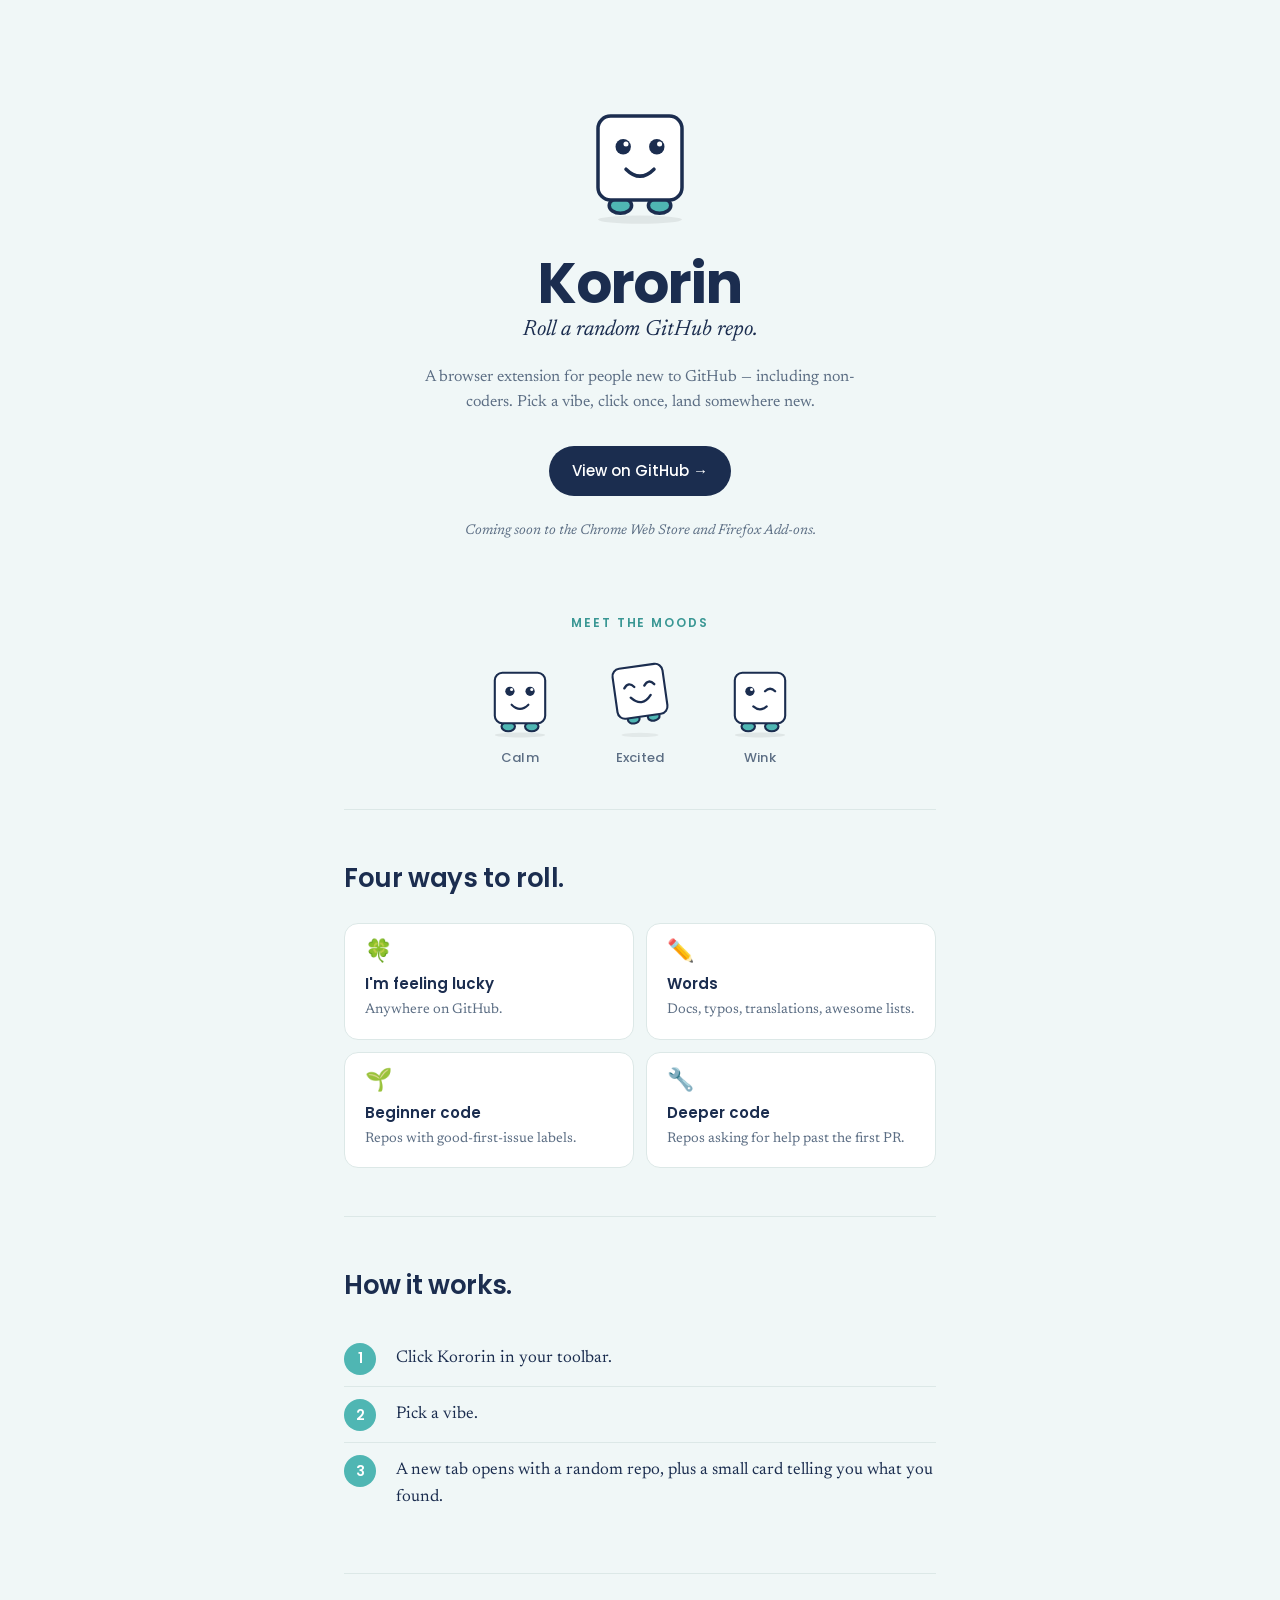
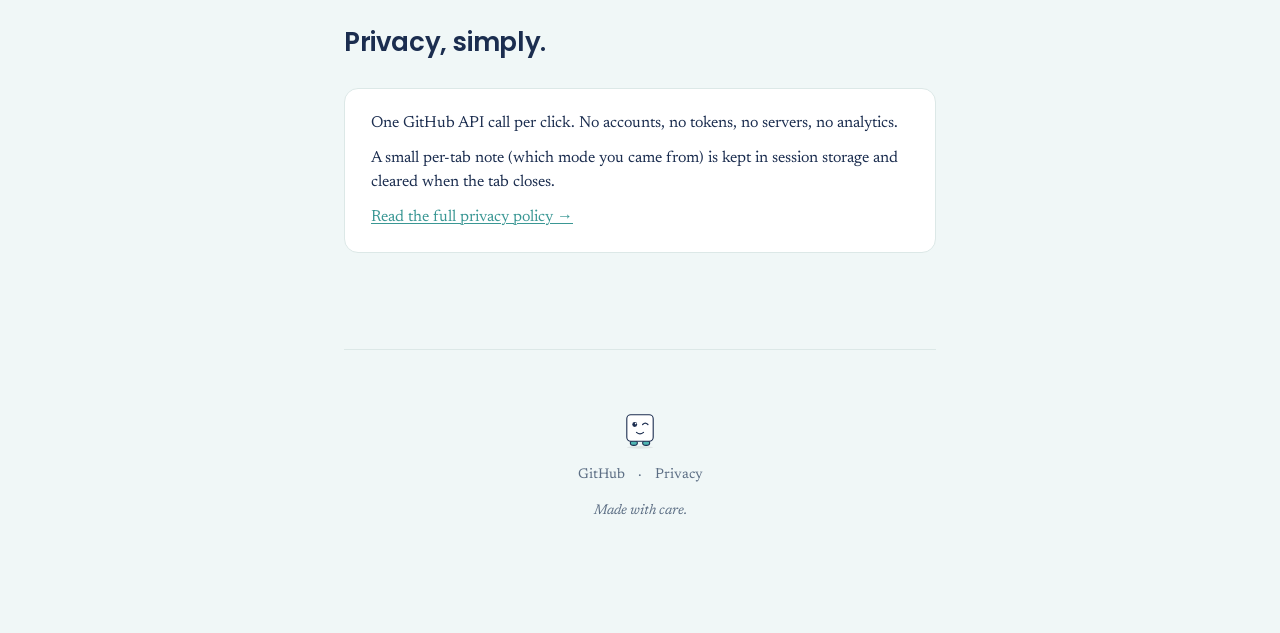
==== index.html @ 77c26b76 "site: initial landing + privacy pages Hello Kororin landing page (index.html), privacy policy (priva" ====
<!DOCTYPE html>
<html lang="en">
<head>
<meta charset="UTF-8">
<meta name="viewport" content="width=device-width, initial-scale=1.0">
<title>Kororin — Roll a random GitHub repo</title>
<meta name="description" content="A browser extension that opens a random active GitHub repo. For people new to GitHub — including non-coders.">

<link rel="icon" type="image/png" sizes="32x32" href="icons/icon128.png">
<link rel="icon" type="image/png" sizes="16x16" href="icons/icon16.png">

<meta property="og:title" content="Kororin">
<meta property="og:description" content="Roll a random GitHub repo.">
<meta property="og:image" content="https://hellokororin.com/og-image.png">
<meta property="og:url" content="https://hellokororin.com">
<meta property="og:type" content="website">
<meta name="twitter:card" content="summary_large_image">

<link rel="preconnect" href="https://fonts.googleapis.com">
<link rel="preconnect" href="https://fonts.gstatic.com" crossorigin>
<link href="https://fonts.googleapis.com/css2?family=Newsreader:ital,opsz,wght@0,6..72,300..700;1,6..72,400..600&family=Poppins:wght@400;500;600;700&display=swap" rel="stylesheet">

<style>
:root {
  --navy: #1B2D4F;
  --navy-deep: #0E1C36;
  --teal: #4FB6B3;
  --teal-deep: #3A9794;
  --mint: #F0F7F7;
  --mint-soft: #F7FBFB;
  --paper: #FFFFFF;
  --muted: #5C6E84;
  --border: #DCE8E7;
}

* { box-sizing: border-box; }

html, body {
  margin: 0;
  padding: 0;
  background: var(--mint);
  color: var(--navy);
  font-family: 'Newsreader', Georgia, serif;
  font-size: 17px;
  line-height: 1.6;
  font-optical-sizing: auto;
  -webkit-font-smoothing: antialiased;
  -moz-osx-font-smoothing: grayscale;
}

main {
  max-width: 640px;
  margin: 0 auto;
  padding: 64px 24px 96px;
}

.hero {
  text-align: center;
  padding: 24px 0 48px;
}

.mascot-wrap {
  display: inline-block;
  cursor: pointer;
  user-select: none;
  -webkit-tap-highlight-color: transparent;
}

.mascot {
  width: 140px;
  height: 140px;
  display: block;
  animation: kororin-breathe 4s ease-in-out infinite;
  transform-origin: center bottom;
}

.mascot-wrap.hopping .mascot {
  animation: kororin-hop 0.6s cubic-bezier(0.34, 1.4, 0.64, 1);
}

.face-excited { opacity: 0; }

.mascot-wrap.hopping .face-calm { animation: face-hide 0.6s ease-out; }
.mascot-wrap.hopping .face-excited { animation: face-show 0.6s ease-out; }

@keyframes face-show {
  0% { opacity: 0; }
  20% { opacity: 1; }
  78% { opacity: 1; }
  100% { opacity: 0; }
}
@keyframes face-hide {
  0% { opacity: 1; }
  20% { opacity: 0; }
  78% { opacity: 0; }
  100% { opacity: 1; }
}

@keyframes kororin-breathe {
  0%, 100% { transform: translateY(0) scale(1, 1); }
  50% { transform: translateY(-2px) scale(1.012, 1.012); }
}

@keyframes kororin-hop {
  0% { transform: translateY(0) scale(1, 1); }
  20% { transform: translateY(0) scale(1.08, 0.9); }
  45% { transform: translateY(-22px) scale(0.95, 1.06); }
  70% { transform: translateY(0) scale(1.06, 0.94); }
  100% { transform: translateY(0) scale(1, 1); }
}

h1 {
  font-family: 'Poppins', sans-serif;
  font-size: 56px;
  font-weight: 700;
  letter-spacing: -0.025em;
  margin: 18px 0 4px;
  color: var(--navy);
  line-height: 1;
}

.tagline {
  font-family: 'Newsreader', serif;
  font-size: 22px;
  font-style: italic;
  font-weight: 400;
  color: var(--navy);
  margin: 0 0 20px;
  line-height: 1.3;
}

.subtagline {
  font-size: 16px;
  color: var(--muted);
  max-width: 460px;
  margin: 0 auto 32px;
  line-height: 1.55;
}

.ctas {
  display: inline-flex;
  flex-wrap: wrap;
  gap: 10px;
  justify-content: center;
}

.btn {
  display: inline-flex;
  align-items: center;
  gap: 8px;
  padding: 12px 22px;
  border-radius: 999px;
  font-family: 'Poppins', sans-serif;
  font-size: 15px;
  font-weight: 500;
  text-decoration: none;
  transition: transform 0.15s ease, background 0.15s ease, border-color 0.15s ease, box-shadow 0.15s ease;
  border: 1px solid transparent;
  cursor: pointer;
}

.btn-primary {
  background: var(--navy);
  color: var(--paper);
}
.btn-primary:hover { background: var(--navy-deep); transform: translateY(-1px); box-shadow: 0 6px 16px rgba(27, 45, 79, 0.18); }

.coming-soon {
  font-size: 14px;
  color: var(--muted);
  margin-top: 24px;
  font-style: italic;
}

.moods {
  text-align: center;
  padding: 8px 0 40px;
}
.moods-label {
  font-family: 'Poppins', sans-serif;
  font-size: 12px;
  font-weight: 600;
  letter-spacing: 0.16em;
  text-transform: uppercase;
  color: var(--teal-deep);
  margin: 0 0 24px;
}
.mood-row {
  display: flex;
  justify-content: center;
  gap: 36px;
  flex-wrap: wrap;
}
.mood {
  display: flex;
  flex-direction: column;
  align-items: center;
  gap: 8px;
}
.mood svg { width: 84px; height: 84px; display: block; }
.mood-name {
  font-family: 'Poppins', sans-serif;
  font-size: 13px;
  font-weight: 500;
  color: var(--muted);
  letter-spacing: 0.02em;
}

section.block {
  padding: 48px 0;
  border-top: 1px solid var(--border);
}

h2 {
  font-family: 'Poppins', sans-serif;
  font-size: 26px;
  font-weight: 600;
  margin: 0 0 24px;
  letter-spacing: -0.015em;
  color: var(--navy);
}

.modes-grid {
  display: grid;
  grid-template-columns: 1fr 1fr;
  gap: 12px;
}

.mode {
  background: var(--paper);
  border: 1px solid var(--border);
  border-radius: 14px;
  padding: 18px 20px;
  display: flex;
  flex-direction: column;
  gap: 4px;
  transition: transform 0.15s ease, border-color 0.15s ease, box-shadow 0.15s ease;
}

.mode:hover {
  border-color: var(--teal);
  transform: translateY(-2px);
  box-shadow: 0 8px 18px rgba(79, 182, 179, 0.10);
}

.mode .emoji { font-size: 22px; line-height: 1; margin-bottom: 4px; }
.mode .name { font-family: 'Poppins', sans-serif; font-weight: 600; font-size: 15px; color: var(--navy); }
.mode .hint { font-size: 14px; color: var(--muted); line-height: 1.45; }

ol.steps {
  counter-reset: step;
  padding: 0;
  list-style: none;
  margin: 0;
}

ol.steps li {
  counter-increment: step;
  position: relative;
  padding: 14px 0 14px 52px;
  border-bottom: 1px solid var(--border);
  font-size: 17px;
}
ol.steps li:last-child { border-bottom: none; }
ol.steps li::before {
  content: counter(step);
  position: absolute;
  left: 0;
  top: 12px;
  width: 32px;
  height: 32px;
  border-radius: 50%;
  background: var(--teal);
  color: var(--paper);
  font-family: 'Poppins', sans-serif;
  font-weight: 600;
  font-size: 14px;
  display: flex;
  align-items: center;
  justify-content: center;
}

.privacy-note {
  background: var(--paper);
  border: 1px solid var(--border);
  border-radius: 14px;
  padding: 22px 26px;
  font-size: 16px;
  line-height: 1.55;
}
.privacy-note p { margin: 0 0 10px; }
.privacy-note p:last-child { margin-bottom: 0; }
.privacy-note a { color: var(--teal-deep); text-decoration: underline; text-decoration-thickness: 1px; text-underline-offset: 2px; }
.privacy-note a:hover { color: var(--navy); }

footer {
  text-align: center;
  padding: 56px 0 0;
  font-size: 14px;
  color: var(--muted);
  border-top: 1px solid var(--border);
  margin-top: 48px;
}
footer a { color: var(--muted); text-decoration: none; margin: 0 10px; }
footer a:hover { color: var(--navy); }
.footer-mascot {
  width: 44px;
  height: 44px;
  display: block;
  margin: 0 auto 14px;
}
.made { font-style: italic; margin-top: 12px; }

@media (max-width: 540px) {
  main { padding: 40px 20px 64px; }
  .hero { padding: 16px 0 32px; }
  .mascot { width: 120px; height: 120px; }
  h1 { font-size: 44px; }
  .tagline { font-size: 19px; }
  h2 { font-size: 22px; }
  .modes-grid { grid-template-columns: 1fr; }
  section.block { padding: 36px 0; }
  .mood-row { gap: 24px; }
  .mood svg { width: 70px; height: 70px; }
}

@media (prefers-reduced-motion: reduce) {
  .mascot { animation: none; }
  .mascot-wrap.hopping .mascot,
  .mascot-wrap.hopping .face-calm,
  .mascot-wrap.hopping .face-excited { animation: none; }
}
</style>
</head>
<body>

<main>
  <section class="hero">
    <div class="mascot-wrap" id="mascotWrap" title="Click me!">
      <svg class="mascot" viewBox="0 0 100 100" xmlns="http://www.w3.org/2000/svg" aria-label="Kororin, a smiling die mascot">
        <ellipse cx="50" cy="94" rx="30" ry="3" fill="#000" opacity="0.07"/>
        <ellipse cx="36" cy="84" rx="8" ry="5.5" fill="#4FB6B3" stroke="#1B2D4F" stroke-width="2.5"/>
        <ellipse cx="64" cy="84" rx="8" ry="5.5" fill="#4FB6B3" stroke="#1B2D4F" stroke-width="2.5"/>
        <rect x="20" y="20" width="60" height="60" rx="9" fill="#fff" stroke="#1B2D4F" stroke-width="2.5"/>

        <g class="face-calm">
          <circle cx="38" cy="42" r="5.5" fill="#1B2D4F"/>
          <circle cx="62" cy="42" r="5.5" fill="#1B2D4F"/>
          <circle cx="40" cy="40" r="1.8" fill="#fff"/>
          <circle cx="64" cy="40" r="1.8" fill="#fff"/>
          <path d="M 40 58 Q 50 68 60 58" stroke="#1B2D4F" stroke-width="2.5" stroke-linecap="round" fill="none"/>
        </g>

        <g class="face-excited">
          <path d="M 32 44 Q 38 36 44 44" stroke="#1B2D4F" stroke-width="2.8" stroke-linecap="round" fill="none"/>
          <path d="M 56 44 Q 62 36 68 44" stroke="#1B2D4F" stroke-width="2.8" stroke-linecap="round" fill="none"/>
          <path d="M 38 56 Q 50 70 62 56" stroke="#1B2D4F" stroke-width="2.8" stroke-linecap="round" fill="none"/>
        </g>
      </svg>
    </div>
    <h1>Kororin</h1>
    <p class="tagline">Roll a random GitHub repo.</p>
    <p class="subtagline">A browser extension for people new to GitHub — including non-coders. Pick a vibe, click once, land somewhere new.</p>
    <div class="ctas">
      <a href="https://github.com/YOUR_USERNAME/kororin" class="btn btn-primary">View on GitHub →</a>
    </div>
    <p class="coming-soon">Coming soon to the Chrome Web Store and Firefox Add-ons.</p>
  </section>

  <section class="moods">
    <p class="moods-label">Meet the moods</p>
    <div class="mood-row">

      <div class="mood">
        <svg viewBox="0 0 100 100" xmlns="http://www.w3.org/2000/svg" aria-label="Calm Kororin">
          <ellipse cx="50" cy="94" rx="30" ry="3" fill="#000" opacity="0.07"/>
          <ellipse cx="36" cy="84" rx="8" ry="5.5" fill="#4FB6B3" stroke="#1B2D4F" stroke-width="2.5"/>
          <ellipse cx="64" cy="84" rx="8" ry="5.5" fill="#4FB6B3" stroke="#1B2D4F" stroke-width="2.5"/>
          <rect x="20" y="20" width="60" height="60" rx="9" fill="#fff" stroke="#1B2D4F" stroke-width="2.5"/>
          <circle cx="38" cy="42" r="5.5" fill="#1B2D4F"/>
          <circle cx="62" cy="42" r="5.5" fill="#1B2D4F"/>
          <circle cx="40" cy="40" r="1.8" fill="#fff"/>
          <circle cx="64" cy="40" r="1.8" fill="#fff"/>
          <path d="M 40 58 Q 50 68 60 58" stroke="#1B2D4F" stroke-width="2.5" stroke-linecap="round" fill="none"/>
        </svg>
        <span class="mood-name">Calm</span>
      </div>

      <div class="mood">
        <svg viewBox="0 0 100 100" xmlns="http://www.w3.org/2000/svg" aria-label="Excited Kororin">
          <ellipse cx="50" cy="94" rx="22" ry="2.5" fill="#000" opacity="0.06"/>
          <g transform="translate(0 -8) rotate(-8 50 50)">
            <ellipse cx="38" cy="82" rx="7" ry="5" fill="#4FB6B3" stroke="#1B2D4F" stroke-width="2.5"/>
            <ellipse cx="62" cy="82" rx="7" ry="5" fill="#4FB6B3" stroke="#1B2D4F" stroke-width="2.5"/>
            <rect x="20" y="20" width="60" height="60" rx="9" fill="#fff" stroke="#1B2D4F" stroke-width="2.5"/>
            <path d="M 32 44 Q 38 36 44 44" stroke="#1B2D4F" stroke-width="2.8" stroke-linecap="round" fill="none"/>
            <path d="M 56 44 Q 62 36 68 44" stroke="#1B2D4F" stroke-width="2.8" stroke-linecap="round" fill="none"/>
            <path d="M 38 56 Q 50 70 62 56" stroke="#1B2D4F" stroke-width="2.8" stroke-linecap="round" fill="none"/>
          </g>
        </svg>
        <span class="mood-name">Excited</span>
      </div>

      <div class="mood">
        <svg viewBox="0 0 100 100" xmlns="http://www.w3.org/2000/svg" aria-label="Winking Kororin">
          <ellipse cx="50" cy="94" rx="30" ry="3" fill="#000" opacity="0.07"/>
          <ellipse cx="36" cy="84" rx="8" ry="5.5" fill="#4FB6B3" stroke="#1B2D4F" stroke-width="2.5"/>
          <ellipse cx="64" cy="84" rx="8" ry="5.5" fill="#4FB6B3" stroke="#1B2D4F" stroke-width="2.5"/>
          <rect x="20" y="20" width="60" height="60" rx="9" fill="#fff" stroke="#1B2D4F" stroke-width="2.5"/>
          <circle cx="38" cy="42" r="5.5" fill="#1B2D4F"/>
          <circle cx="40" cy="40" r="1.8" fill="#fff"/>
          <path d="M 56 42 Q 62 36 68 42" stroke="#1B2D4F" stroke-width="2.8" stroke-linecap="round" fill="none"/>
          <path d="M 42 60 Q 50 67 58 60" stroke="#1B2D4F" stroke-width="2.5" stroke-linecap="round" fill="none"/>
        </svg>
        <span class="mood-name">Wink</span>
      </div>

    </div>
  </section>

  <section class="block">
    <h2>Four ways to roll.</h2>
    <div class="modes-grid">
      <div class="mode">
        <span class="emoji">🍀</span>
        <span class="name">I'm feeling lucky</span>
        <span class="hint">Anywhere on GitHub.</span>
      </div>
      <div class="mode">
        <span class="emoji">✏️</span>
        <span class="name">Words</span>
        <span class="hint">Docs, typos, translations, awesome lists.</span>
      </div>
      <div class="mode">
        <span class="emoji">🌱</span>
        <span class="name">Beginner code</span>
        <span class="hint">Repos with good-first-issue labels.</span>
      </div>
      <div class="mode">
        <span class="emoji">🔧</span>
        <span class="name">Deeper code</span>
        <span class="hint">Repos asking for help past the first PR.</span>
      </div>
    </div>
  </section>

  <section class="block">
    <h2>How it works.</h2>
    <ol class="steps">
      <li>Click Kororin in your toolbar.</li>
      <li>Pick a vibe.</li>
      <li>A new tab opens with a random repo, plus a small card telling you what you found.</li>
    </ol>
  </section>

  <section class="block">
    <h2>Privacy, simply.</h2>
    <div class="privacy-note">
      <p>One GitHub API call per click. No accounts, no tokens, no servers, no analytics.</p>
      <p>A small per-tab note (which mode you came from) is kept in session storage and cleared when the tab closes.</p>
      <p><a href="privacy.html">Read the full privacy policy →</a></p>
    </div>
  </section>

  <footer>
    <svg class="footer-mascot" viewBox="0 0 100 100" xmlns="http://www.w3.org/2000/svg" aria-label="Winking Kororin">
      <ellipse cx="50" cy="94" rx="30" ry="3" fill="#000" opacity="0.07"/>
      <ellipse cx="36" cy="84" rx="8" ry="5.5" fill="#4FB6B3" stroke="#1B2D4F" stroke-width="2.5"/>
      <ellipse cx="64" cy="84" rx="8" ry="5.5" fill="#4FB6B3" stroke="#1B2D4F" stroke-width="2.5"/>
      <rect x="20" y="20" width="60" height="60" rx="9" fill="#fff" stroke="#1B2D4F" stroke-width="2.5"/>
      <circle cx="38" cy="42" r="5.5" fill="#1B2D4F"/>
      <circle cx="40" cy="40" r="1.8" fill="#fff"/>
      <path d="M 56 42 Q 62 36 68 42" stroke="#1B2D4F" stroke-width="2.8" stroke-linecap="round" fill="none"/>
      <path d="M 42 60 Q 50 67 58 60" stroke="#1B2D4F" stroke-width="2.5" stroke-linecap="round" fill="none"/>
    </svg>
    <p>
      <a href="https://github.com/YOUR_USERNAME/kororin">GitHub</a>
      ·
      <a href="privacy.html">Privacy</a>
    </p>
    <p class="made">Made with care.</p>
  </footer>
</main>

<script>
  const wrap = document.getElementById('mascotWrap');

  function hop() {
    wrap.classList.remove('hopping');
    void wrap.offsetWidth;
    wrap.classList.add('hopping');
    setTimeout(() => wrap.classList.remove('hopping'), 600);
  }

  wrap.addEventListener('click', hop);

  function scheduleHop() {
    const delay = 8000 + Math.random() * 6000;
    setTimeout(() => {
      if (!document.hidden) hop();
      scheduleHop();
    }, delay);
  }
  scheduleHop();
</script>

</body>
</html>
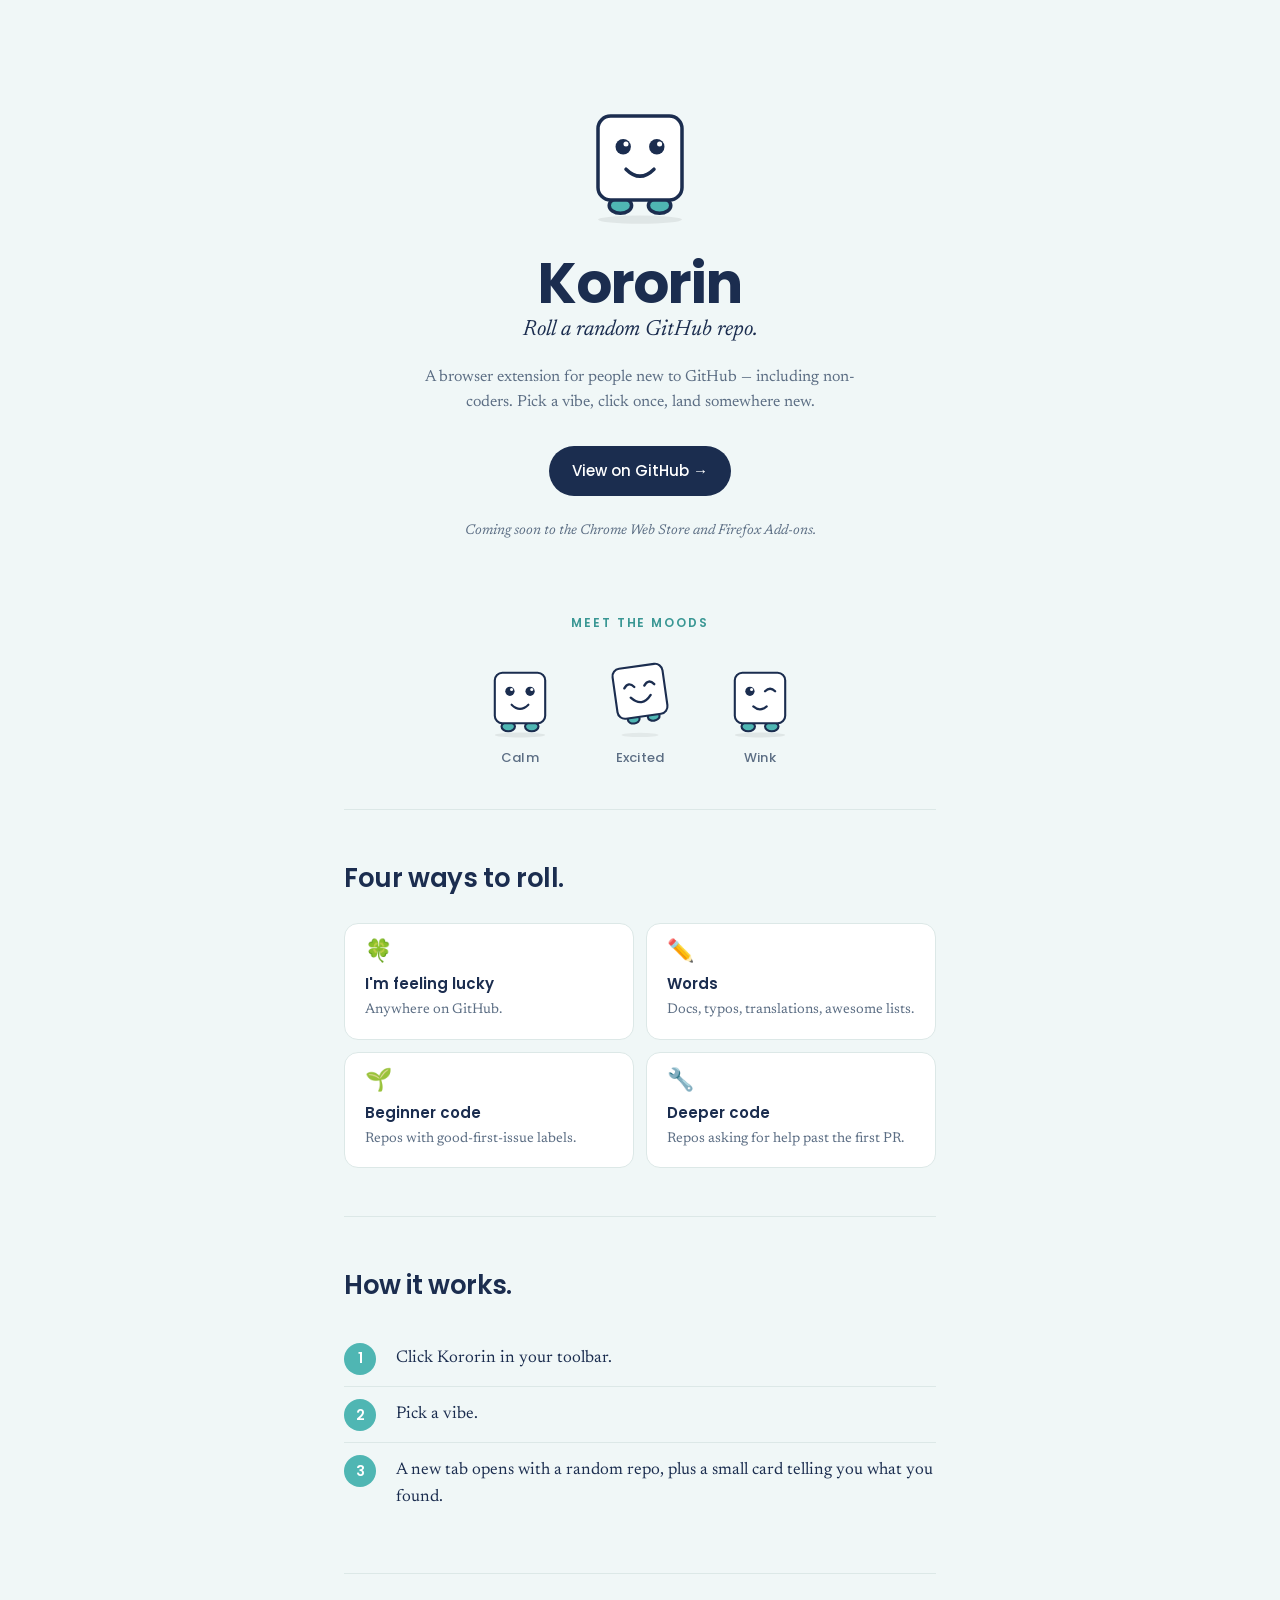
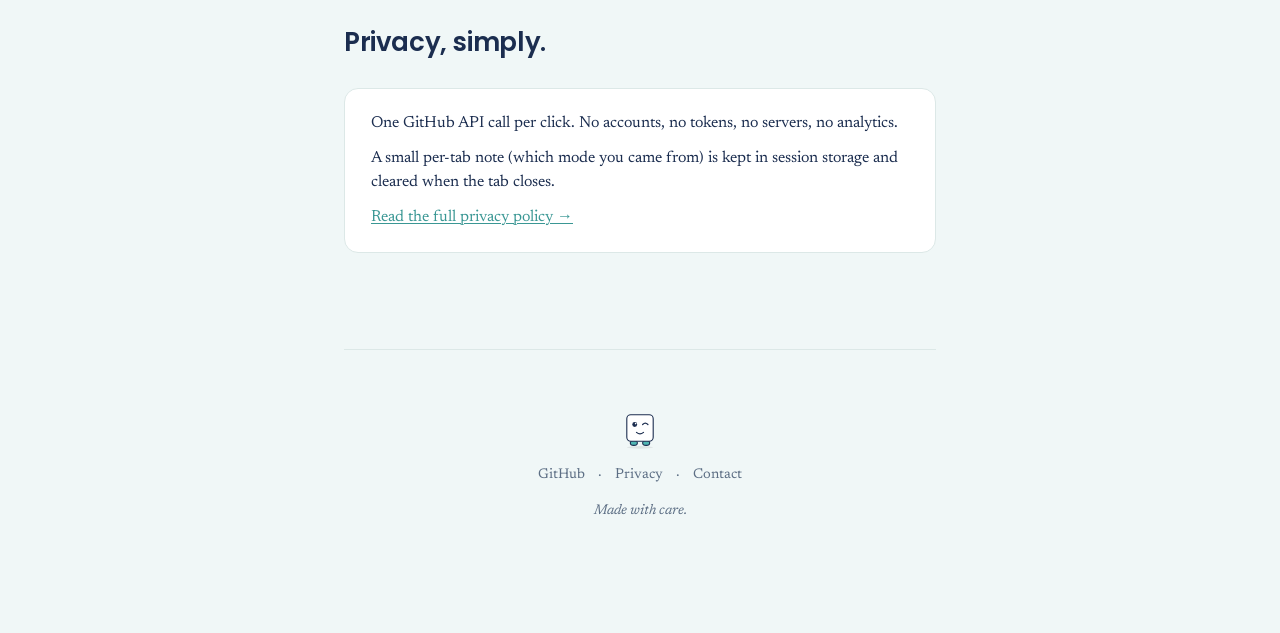
==== commit d12a0d17: "site: icons, contact emails, gameshoutout links, last-updated date - Added icon16/48/128.png in icon" ====
--- a/index.html
+++ b/index.html
@@ -362,7 +362,7 @@
     <p class="tagline">Roll a random GitHub repo.</p>
     <p class="subtagline">A browser extension for people new to GitHub — including non-coders. Pick a vibe, click once, land somewhere new.</p>
     <div class="ctas">
-      <a href="https://github.com/YOUR_USERNAME/kororin" class="btn btn-primary">View on GitHub →</a>
+      <a href="https://github.com/gameshoutout/kororin" class="btn btn-primary">View on GitHub →</a>
     </div>
     <p class="coming-soon">Coming soon to the Chrome Web Store and Firefox Add-ons.</p>
   </section>
@@ -474,9 +474,11 @@
       <path d="M 42 60 Q 50 67 58 60" stroke="#1B2D4F" stroke-width="2.5" stroke-linecap="round" fill="none"/>
     </svg>
     <p>
-      <a href="https://github.com/YOUR_USERNAME/kororin">GitHub</a>
+      <a href="https://github.com/gameshoutout/kororin">GitHub</a>
       ·
       <a href="privacy.html">Privacy</a>
+      ·
+      <a href="mailto:support@gameshoutout.com">Contact</a>
     </p>
     <p class="made">Made with care.</p>
   </footer>
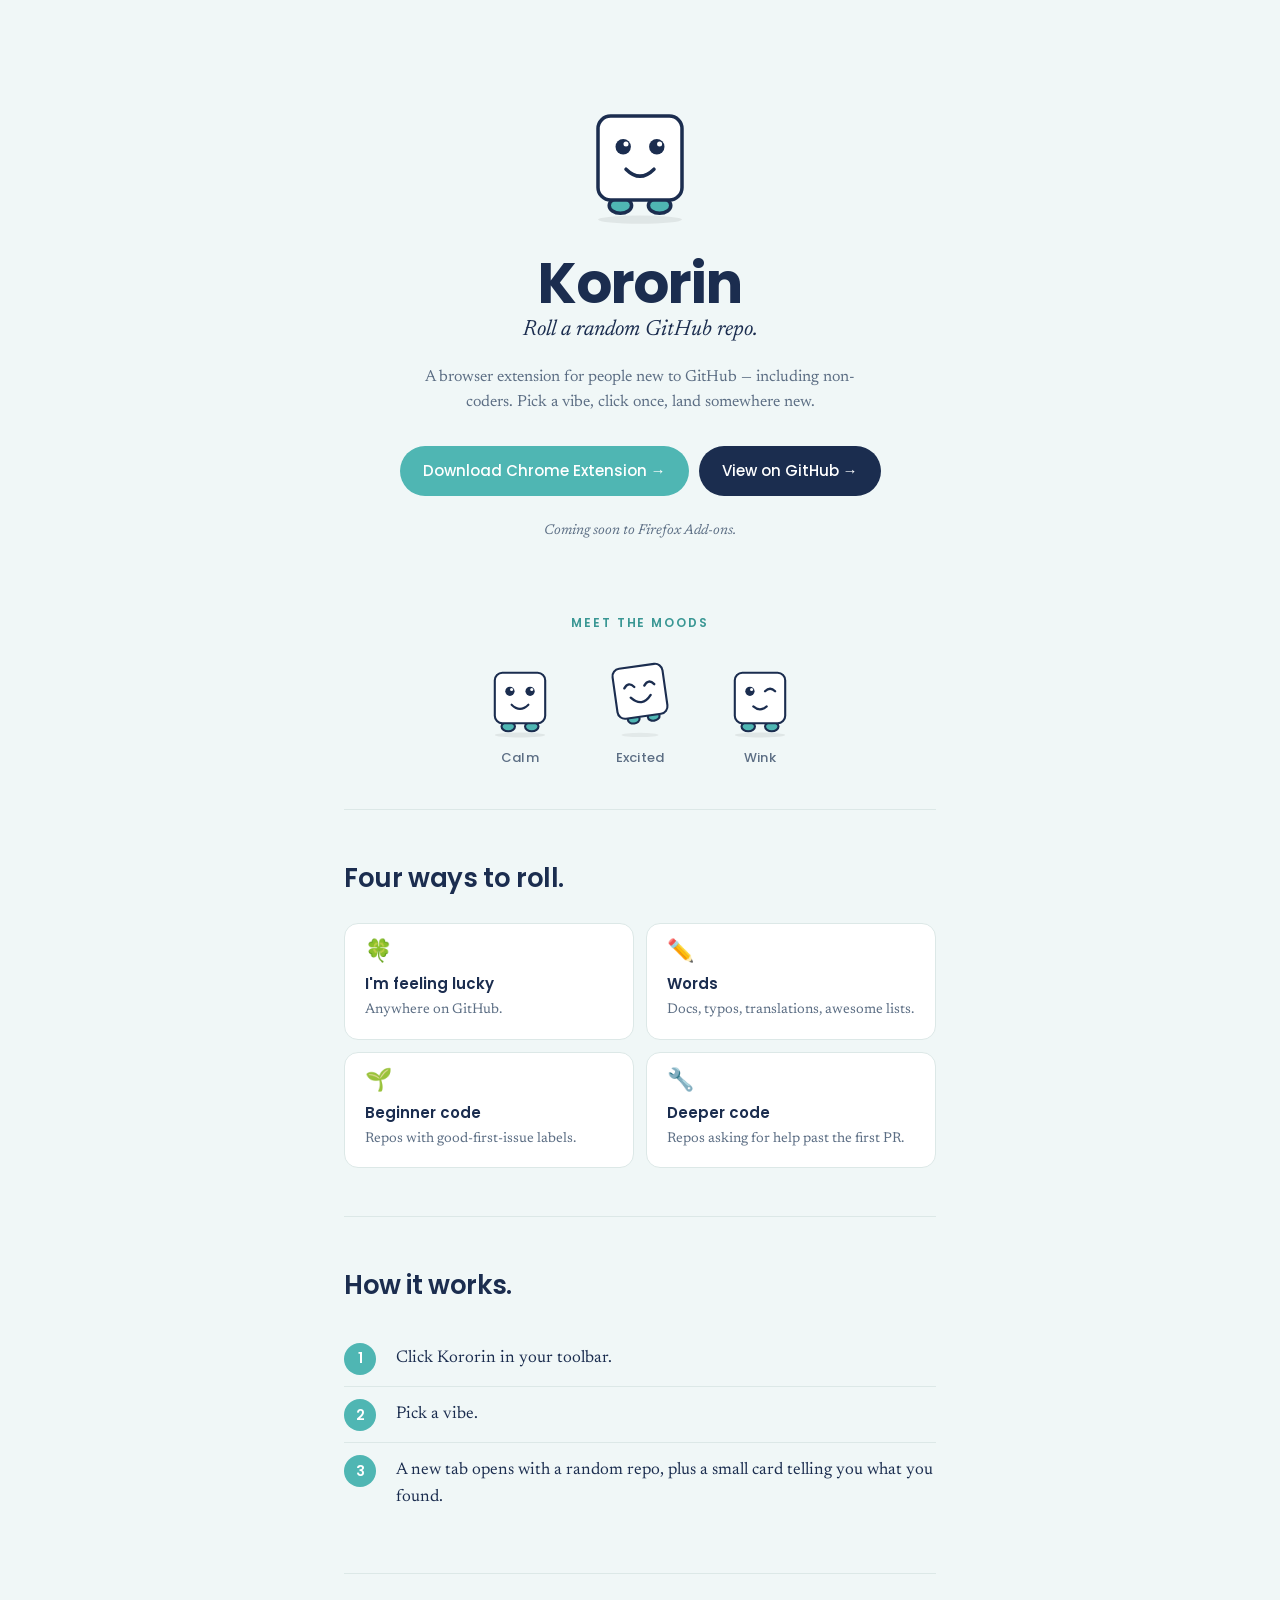
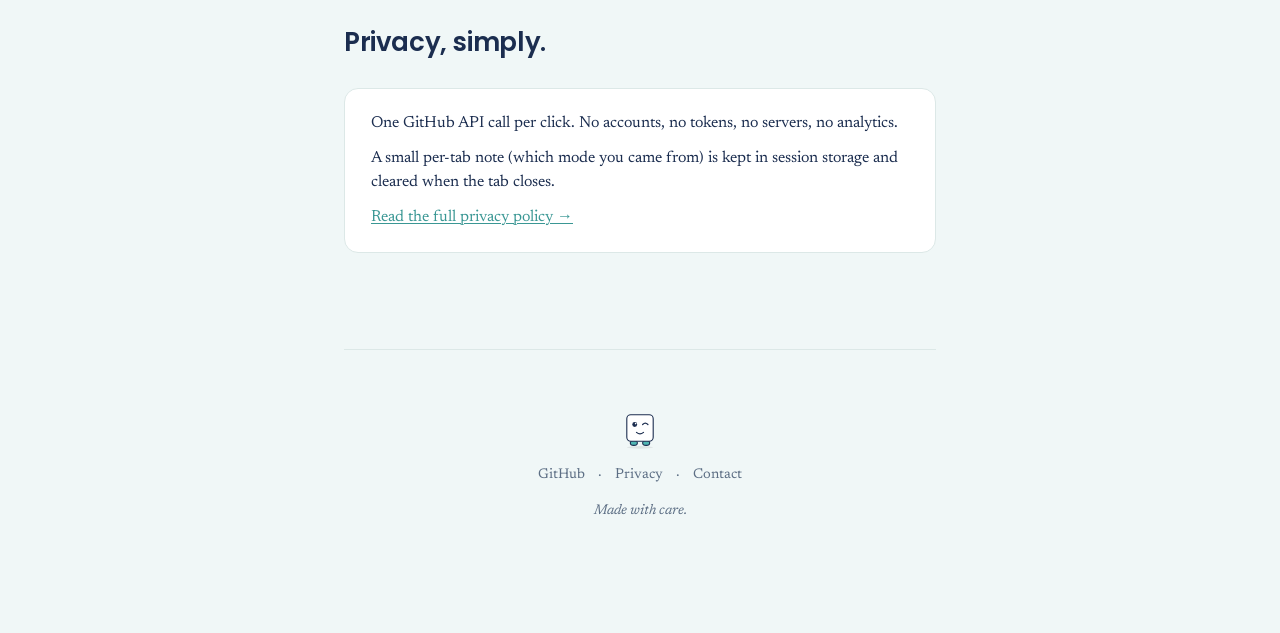
==== commit 469957bc: "site: add Chrome Web Store CTA, drop Chrome from coming-soon" ====
--- a/index.html
+++ b/index.html
@@ -164,6 +164,12 @@
   color: var(--paper);
 }
 .btn-primary:hover { background: var(--navy-deep); transform: translateY(-1px); box-shadow: 0 6px 16px rgba(27, 45, 79, 0.18); }
+
+.btn-teal {
+  background: var(--teal);
+  color: var(--paper);
+}
+.btn-teal:hover { background: var(--teal-deep); transform: translateY(-1px); box-shadow: 0 6px 16px rgba(79, 182, 179, 0.28); }
 
 .coming-soon {
   font-size: 14px;
@@ -362,9 +368,10 @@
     <p class="tagline">Roll a random GitHub repo.</p>
     <p class="subtagline">A browser extension for people new to GitHub — including non-coders. Pick a vibe, click once, land somewhere new.</p>
     <div class="ctas">
+      <a href="https://chromewebstore.google.com/detail/kororin/jhngongojmgfaklkifokfabgbgaecdmf" class="btn btn-teal">Download Chrome Extension →</a>
       <a href="https://github.com/gameshoutout/kororin" class="btn btn-primary">View on GitHub →</a>
     </div>
-    <p class="coming-soon">Coming soon to the Chrome Web Store and Firefox Add-ons.</p>
+    <p class="coming-soon">Coming soon to Firefox Add-ons.</p>
   </section>
 
   <section class="moods">
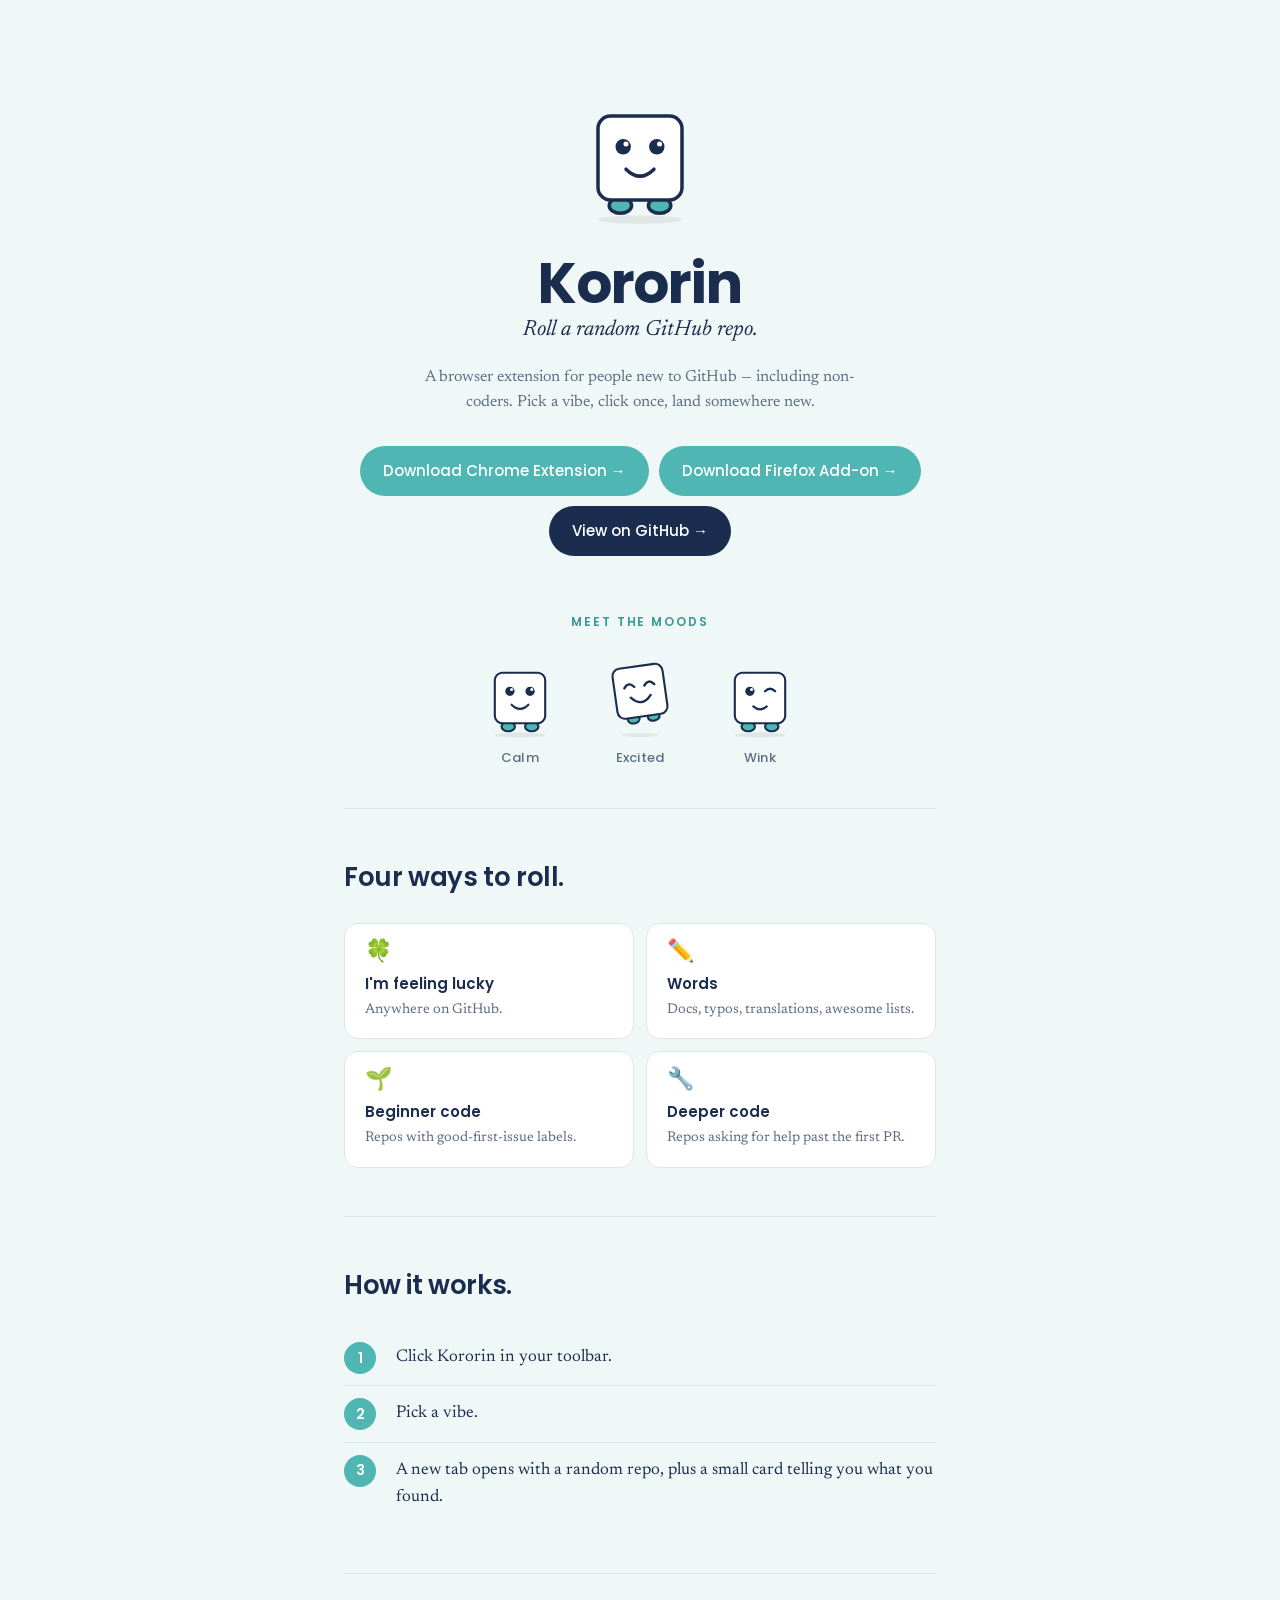
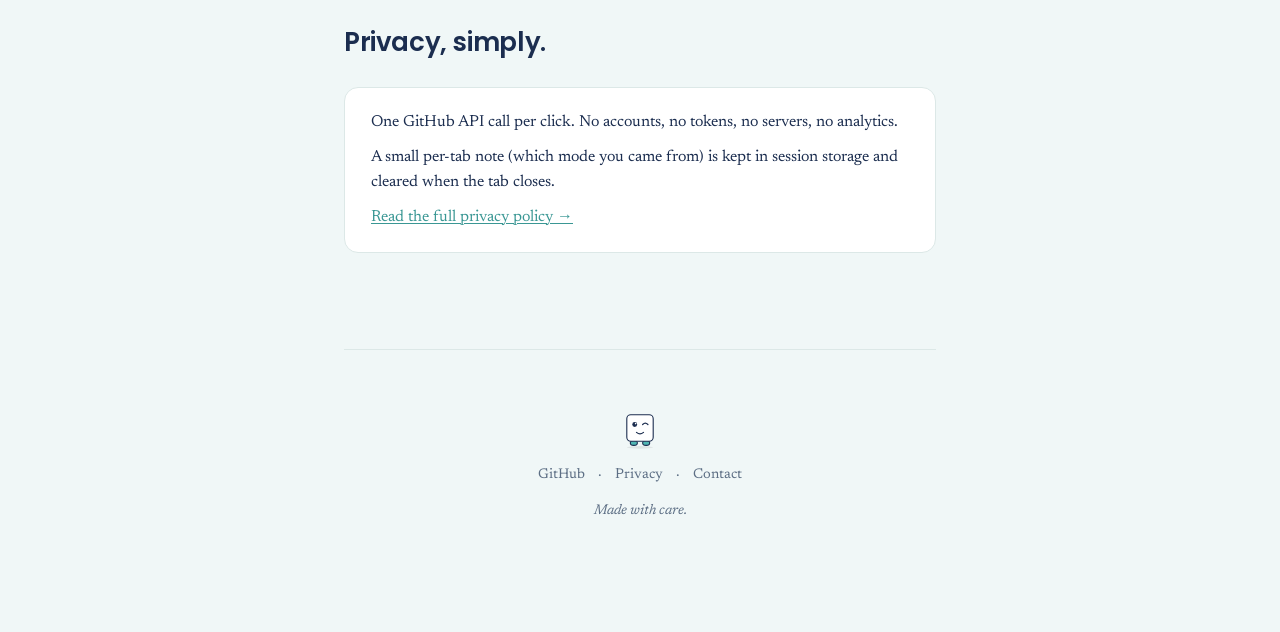
==== commit 39bccab7: "site: add Firefox Add-on CTA, drop Firefox coming-soon" ====
--- a/index.html
+++ b/index.html
@@ -170,13 +170,6 @@
   color: var(--paper);
 }
 .btn-teal:hover { background: var(--teal-deep); transform: translateY(-1px); box-shadow: 0 6px 16px rgba(79, 182, 179, 0.28); }
-
-.coming-soon {
-  font-size: 14px;
-  color: var(--muted);
-  margin-top: 24px;
-  font-style: italic;
-}
 
 .moods {
   text-align: center;
@@ -369,9 +362,9 @@
     <p class="subtagline">A browser extension for people new to GitHub — including non-coders. Pick a vibe, click once, land somewhere new.</p>
     <div class="ctas">
       <a href="https://chromewebstore.google.com/detail/kororin/jhngongojmgfaklkifokfabgbgaecdmf" class="btn btn-teal">Download Chrome Extension →</a>
+      <a href="https://addons.mozilla.org/en-US/firefox/addon/kororin/" class="btn btn-teal">Download Firefox Add-on →</a>
       <a href="https://github.com/gameshoutout/kororin" class="btn btn-primary">View on GitHub →</a>
     </div>
-    <p class="coming-soon">Coming soon to Firefox Add-ons.</p>
   </section>
 
   <section class="moods">
@@ -504,7 +497,7 @@
   wrap.addEventListener('click', hop);
 
   function scheduleHop() {
-    const delay = 8000 + Math.random() * 6000;
+    const delay = 2500 + Math.random() * 2500;
     setTimeout(() => {
       if (!document.hidden) hop();
       scheduleHop();
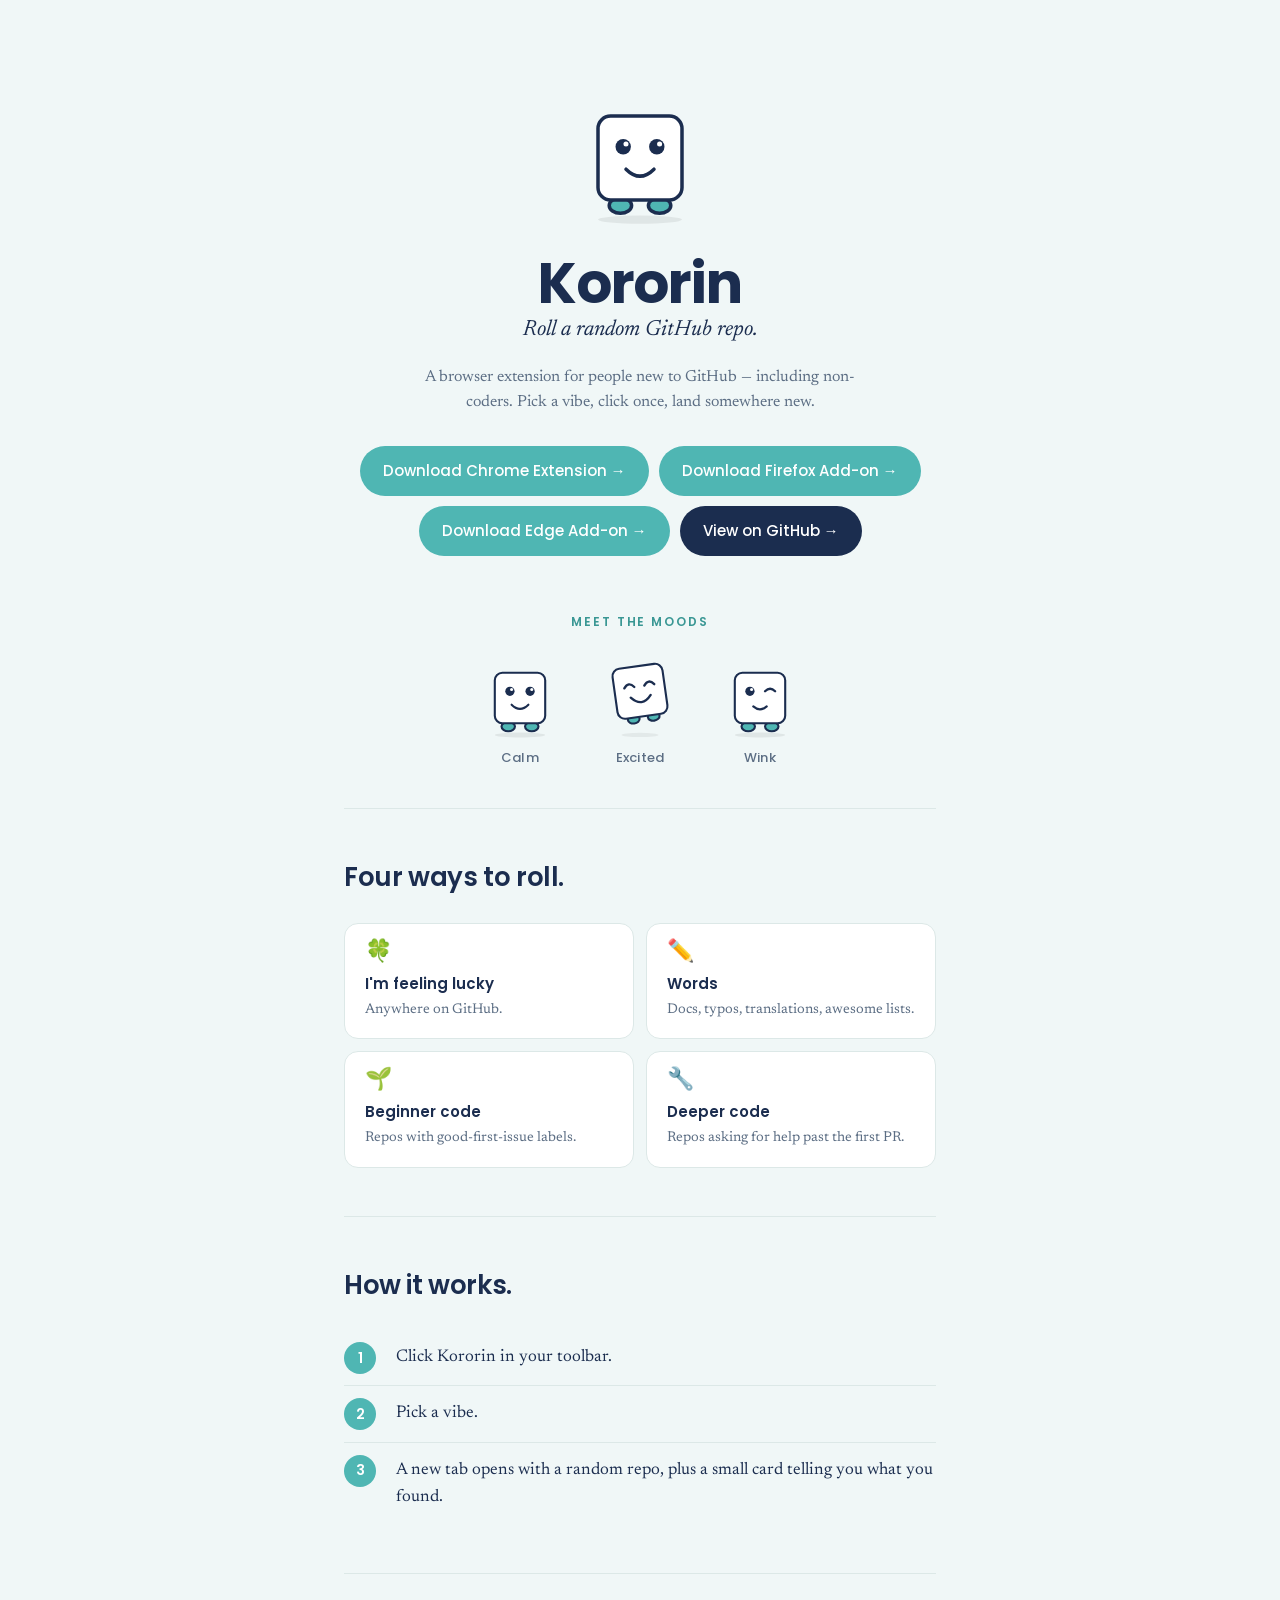
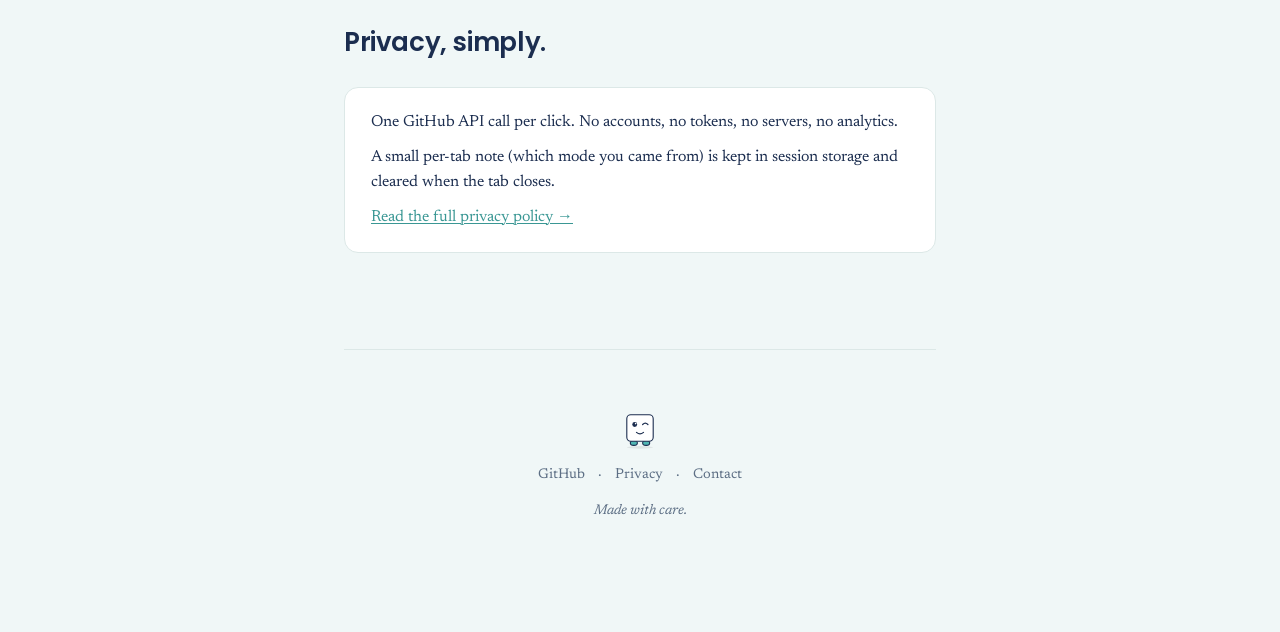
==== commit 9b1af884: "site: add Edge Add-ons download link" ====
--- a/index.html
+++ b/index.html
@@ -363,6 +363,7 @@
     <div class="ctas">
       <a href="https://chromewebstore.google.com/detail/kororin/jhngongojmgfaklkifokfabgbgaecdmf" class="btn btn-teal">Download Chrome Extension →</a>
       <a href="https://addons.mozilla.org/en-US/firefox/addon/kororin/" class="btn btn-teal">Download Firefox Add-on →</a>
+      <a href="https://microsoftedge.microsoft.com/addons/detail/kororin/hcgoblbcpdmlhagidknmgbhgmkccamic" class="btn btn-teal">Download Edge Add-on →</a>
       <a href="https://github.com/gameshoutout/kororin" class="btn btn-primary">View on GitHub →</a>
     </div>
   </section>
